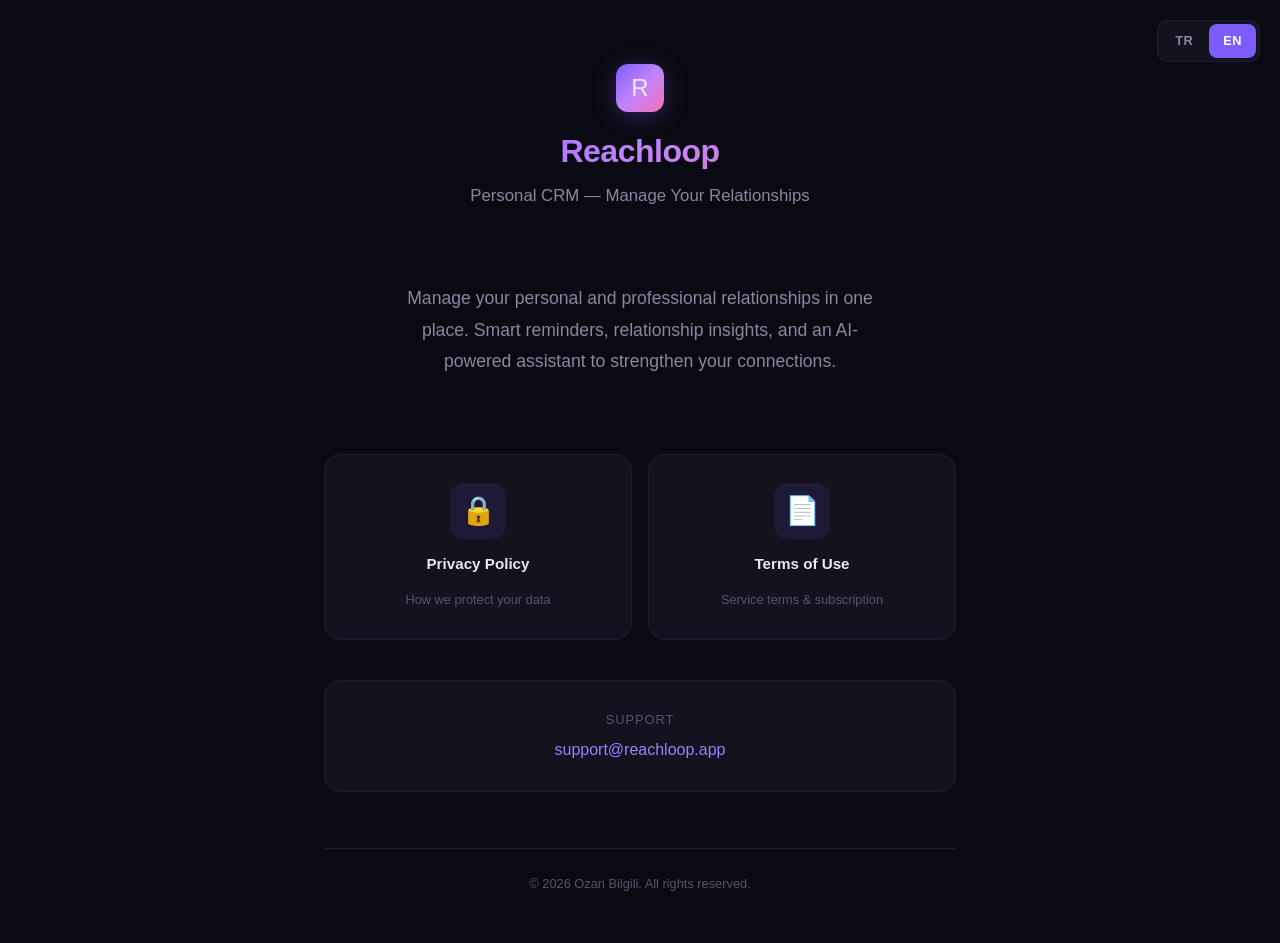
==== en/index.html @ 9267bb0d "Redesign with dark cosmic theme and add English language support - Dark theme matching app's cosmic " ====
<!DOCTYPE html>
<html lang="en">
<head>
    <meta charset="UTF-8">
    <meta name="viewport" content="width=device-width, initial-scale=1.0">
    <title>Reachloop - Personal CRM</title>
    <meta name="description" content="Reachloop is an iOS app that helps you manage your personal and professional relationships in one place.">
    <link rel="stylesheet" href="../style.css">
</head>
<body>
    <nav class="lang-switch">
        <a href="../">TR</a>
        <a href="./" class="active">EN</a>
    </nav>

    <div class="container">
        <header>
            <a href="./" class="logo">
                <div class="logo-icon">R</div>
            </a>
            <h1>Reachloop</h1>
            <p class="subtitle">Personal CRM &mdash; Manage Your Relationships</p>
        </header>

        <main>
            <div class="hero">
                <p class="hero-description">Manage your personal and professional relationships in one place. Smart reminders, relationship insights, and an AI-powered assistant to strengthen your connections.</p>
            </div>

            <div class="cards">
                <a href="privacy/" class="card">
                    <div class="card-icon">🔒</div>
                    <span class="card-title">Privacy Policy</span>
                    <span class="card-desc">How we protect your data</span>
                </a>
                <a href="terms/" class="card">
                    <div class="card-icon">📄</div>
                    <span class="card-title">Terms of Use</span>
                    <span class="card-desc">Service terms &amp; subscription</span>
                </a>
            </div>

            <div class="contact">
                <p class="contact-label">Support</p>
                <a href="mailto:support@reachloop.app">support@reachloop.app</a>
            </div>
        </main>

        <footer>
            <p>&copy; 2026 Ozan Bilgili. All rights reserved.</p>
        </footer>
    </div>
</body>
</html>
---- style.css ----
:root {
    --bg: #0a0a12;
    --bg-card: #13131f;
    --bg-card-hover: #1a1a2e;
    --border: #1e1e35;
    --text: #e8e8f0;
    --text-secondary: #8888a0;
    --text-muted: #555570;
    --accent: #7c5cfc;
    --accent-light: #9b7fff;
    --gradient-start: #7c5cfc;
    --gradient-end: #c084fc;
    --gradient-aurora: linear-gradient(135deg, #7c5cfc, #c084fc, #f472b6);
}

* {
    margin: 0;
    padding: 0;
    box-sizing: border-box;
}

html {
    scroll-behavior: smooth;
}

body {
    font-family: -apple-system, BlinkMacSystemFont, "SF Pro Text", "Segoe UI", Roboto, Helvetica, Arial, sans-serif;
    line-height: 1.7;
    color: var(--text);
    background: var(--bg);
    min-height: 100vh;
}

/* Subtle star-like background */
body::before {
    content: "";
    position: fixed;
    inset: 0;
    background:
        radial-gradient(1px 1px at 20% 30%, rgba(124, 92, 252, 0.3), transparent),
        radial-gradient(1px 1px at 40% 70%, rgba(192, 132, 252, 0.2), transparent),
        radial-gradient(1px 1px at 60% 20%, rgba(244, 114, 182, 0.2), transparent),
        radial-gradient(1px 1px at 80% 50%, rgba(124, 92, 252, 0.15), transparent),
        radial-gradient(1.5px 1.5px at 10% 80%, rgba(192, 132, 252, 0.25), transparent),
        radial-gradient(1px 1px at 70% 90%, rgba(124, 92, 252, 0.2), transparent),
        radial-gradient(1.5px 1.5px at 90% 10%, rgba(244, 114, 182, 0.15), transparent);
    pointer-events: none;
    z-index: 0;
}

.container {
    position: relative;
    z-index: 1;
    max-width: 680px;
    margin: 0 auto;
    padding: 48px 24px;
}

/* Language switcher */
.lang-switch {
    position: fixed;
    top: 20px;
    right: 20px;
    z-index: 100;
    display: flex;
    gap: 2px;
    background: var(--bg-card);
    border: 1px solid var(--border);
    border-radius: 10px;
    padding: 3px;
    backdrop-filter: blur(12px);
    -webkit-backdrop-filter: blur(12px);
}

.lang-switch a {
    display: block;
    padding: 6px 14px;
    border-radius: 8px;
    text-decoration: none;
    font-size: 0.8rem;
    font-weight: 600;
    color: var(--text-secondary);
    transition: all 0.2s;
    letter-spacing: 0.5px;
}

.lang-switch a:hover {
    color: var(--text);
}

.lang-switch a.active {
    background: var(--accent);
    color: #fff;
}

/* Header */
header {
    text-align: center;
    margin-bottom: 48px;
    padding-top: 16px;
}

.logo {
    display: inline-flex;
    align-items: center;
    gap: 12px;
    text-decoration: none;
    color: inherit;
    margin-bottom: 12px;
}

.logo-icon {
    width: 48px;
    height: 48px;
    border-radius: 12px;
    background: var(--gradient-aurora);
    display: flex;
    align-items: center;
    justify-content: center;
    font-size: 24px;
    box-shadow: 0 4px 24px rgba(124, 92, 252, 0.3);
}

header h1 {
    font-size: 2rem;
    font-weight: 700;
    letter-spacing: -0.5px;
    background: var(--gradient-aurora);
    -webkit-background-clip: text;
    -webkit-text-fill-color: transparent;
    background-clip: text;
}

.subtitle {
    color: var(--text-secondary);
    font-size: 1.05rem;
    font-weight: 400;
    margin-top: 4px;
}

/* Main content */
main h2 {
    font-size: 1.25rem;
    font-weight: 600;
    color: var(--text);
    margin: 36px 0 14px;
    padding-bottom: 8px;
    border-bottom: 1px solid var(--border);
}

main h3 {
    font-size: 1.05rem;
    font-weight: 600;
    color: var(--accent-light);
    margin: 24px 0 8px;
}

main p {
    color: var(--text-secondary);
    margin-bottom: 10px;
}

main li {
    color: var(--text-secondary);
    margin-bottom: 6px;
}

main ul {
    padding-left: 20px;
    margin-bottom: 14px;
}

main ul li::marker {
    color: var(--accent);
}

main strong {
    color: var(--text);
    font-weight: 600;
}

main a {
    color: var(--accent-light);
    text-decoration: none;
    border-bottom: 1px solid transparent;
    transition: border-color 0.2s;
}

main a:hover {
    border-bottom-color: var(--accent-light);
}

/* Landing page cards */
.hero {
    text-align: center;
    padding: 24px 0 40px;
}

.hero-description {
    font-size: 1.1rem;
    color: var(--text-secondary);
    max-width: 480px;
    margin: 0 auto;
    line-height: 1.8;
}

.cards {
    display: grid;
    grid-template-columns: 1fr 1fr;
    gap: 16px;
    margin: 36px 0;
}

.card {
    display: flex;
    flex-direction: column;
    align-items: center;
    gap: 12px;
    padding: 28px 20px;
    background: var(--bg-card);
    border: 1px solid var(--border);
    border-radius: 16px;
    text-decoration: none;
    color: inherit;
    transition: all 0.3s;
}

.card:hover {
    background: var(--bg-card-hover);
    border-color: var(--accent);
    transform: translateY(-2px);
    box-shadow: 0 8px 32px rgba(124, 92, 252, 0.15);
}

.card-icon {
    font-size: 28px;
    width: 56px;
    height: 56px;
    display: flex;
    align-items: center;
    justify-content: center;
    border-radius: 14px;
    background: rgba(124, 92, 252, 0.1);
}

.card-title {
    font-weight: 600;
    font-size: 0.95rem;
    color: var(--text);
}

.card-desc {
    font-size: 0.8rem;
    color: var(--text-muted);
    text-align: center;
}

/* Contact section */
.contact {
    text-align: center;
    margin: 40px 0 0;
    padding: 28px;
    background: var(--bg-card);
    border: 1px solid var(--border);
    border-radius: 16px;
}

.contact-label {
    font-size: 0.8rem;
    color: var(--text-muted);
    text-transform: uppercase;
    letter-spacing: 1px;
    margin-bottom: 6px;
}

.contact a {
    color: var(--accent-light);
    text-decoration: none;
    font-weight: 500;
}

.contact a:hover {
    text-decoration: underline;
}

/* Effective date badge */
.effective-date {
    display: inline-block;
    color: var(--text-muted);
    font-size: 0.85rem;
    margin-bottom: 24px;
    padding: 4px 14px;
    background: var(--bg-card);
    border: 1px solid var(--border);
    border-radius: 20px;
}

/* Table */
table {
    width: 100%;
    border-collapse: collapse;
    margin: 16px 0;
    border-radius: 12px;
    overflow: hidden;
    border: 1px solid var(--border);
}

th, td {
    text-align: left;
    padding: 12px 16px;
    border-bottom: 1px solid var(--border);
}

th {
    font-weight: 600;
    font-size: 0.85rem;
    color: var(--text-muted);
    text-transform: uppercase;
    letter-spacing: 0.5px;
    background: var(--bg-card);
}

td {
    color: var(--text-secondary);
    font-size: 0.9rem;
}

tr:last-child td {
    border-bottom: none;
}

/* Footer */
footer {
    text-align: center;
    margin-top: 56px;
    padding-top: 24px;
    border-top: 1px solid var(--border);
    color: var(--text-muted);
    font-size: 0.8rem;
}

footer a {
    color: var(--text-muted);
    text-decoration: none;
}

footer a:hover {
    color: var(--text-secondary);
}

/* App Store badge */
.app-badge {
    display: inline-block;
    margin-top: 20px;
    padding: 12px 28px;
    background: var(--gradient-aurora);
    color: #fff;
    font-weight: 600;
    font-size: 0.9rem;
    border-radius: 12px;
    text-decoration: none;
    transition: opacity 0.2s, transform 0.2s;
    box-shadow: 0 4px 20px rgba(124, 92, 252, 0.3);
}

.app-badge:hover {
    opacity: 0.9;
    transform: translateY(-1px);
}

/* Responsive */
@media (max-width: 520px) {
    .container {
        padding: 32px 18px;
    }

    .cards {
        grid-template-columns: 1fr;
    }

    header h1 {
        font-size: 1.7rem;
    }

    .lang-switch {
        top: 12px;
        right: 12px;
    }

    .lang-switch a {
        padding: 5px 10px;
        font-size: 0.75rem;
    }
}
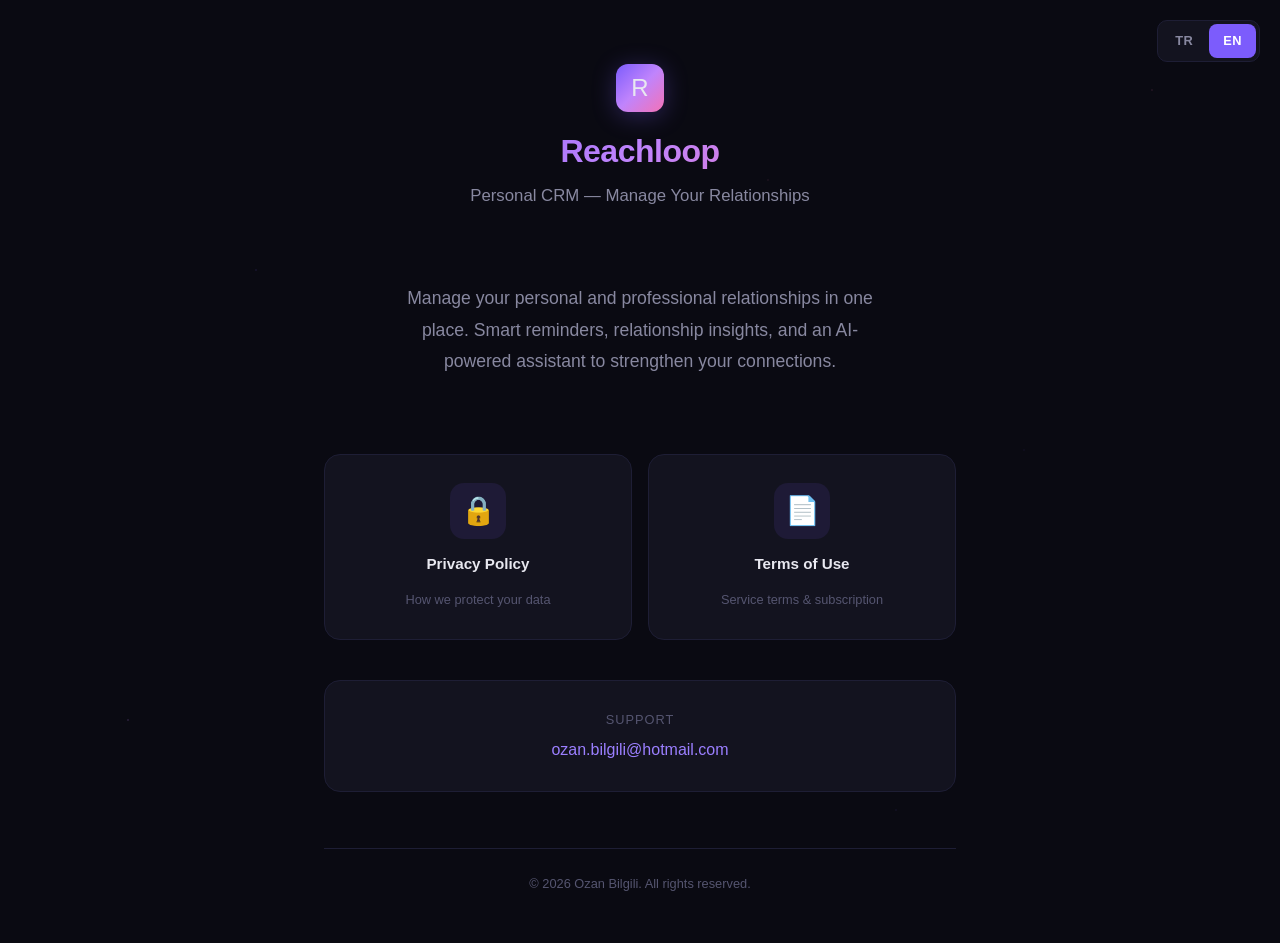
==== commit 94df6d46: "Update contact email to ozan.bilgili@hotmail.com" ====
--- a/en/index.html
+++ b/en/index.html
@@ -42,7 +42,7 @@
 
             <div class="contact">
                 <p class="contact-label">Support</p>
-                <a href="mailto:support@reachloop.app">support@reachloop.app</a>
+                <a href="mailto:ozan.bilgili@hotmail.com">ozan.bilgili@hotmail.com</a>
             </div>
         </main>
 
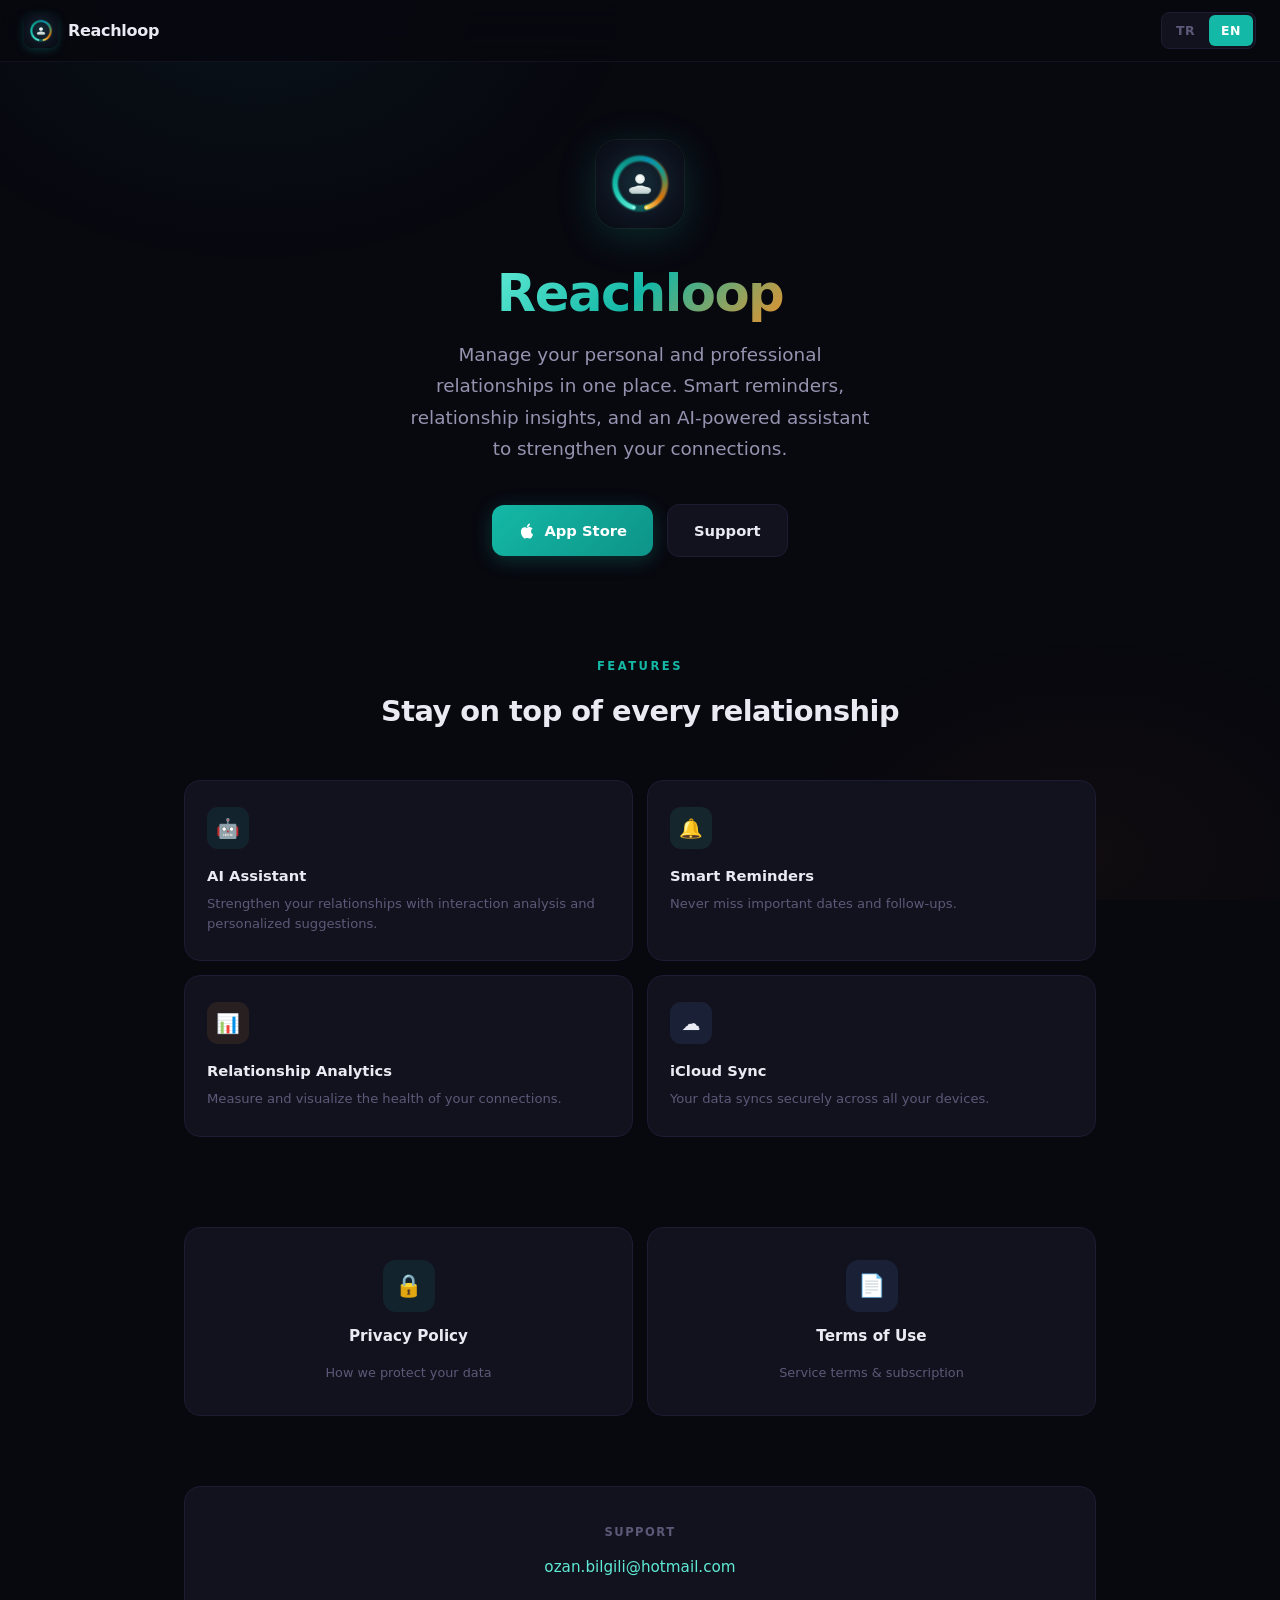
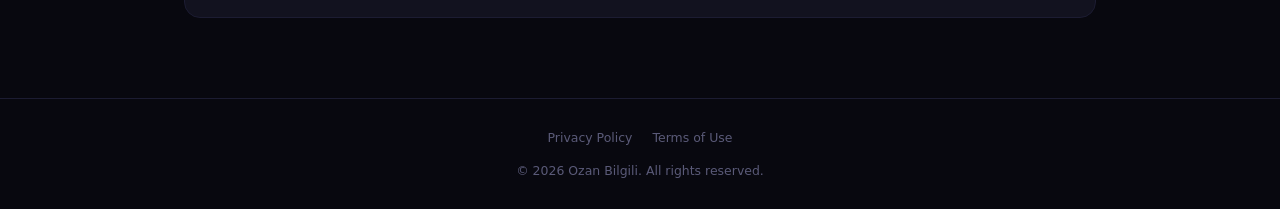
==== commit 2ca3ffe4: "Redesign site with dark theme, app icon logo, and features section - Dark theme with teal/orange acc" ====
--- a/en/index.html
+++ b/en/index.html
@@ -4,51 +4,105 @@
     <meta charset="UTF-8">
     <meta name="viewport" content="width=device-width, initial-scale=1.0">
     <title>Reachloop - Personal CRM</title>
-    <meta name="description" content="Reachloop is an iOS app that helps you manage your personal and professional relationships in one place.">
+    <meta name="description" content="Reachloop is an iOS app that helps you manage your personal and professional relationships in one place. Smart reminders, relationship insights, and an AI assistant.">
+    <meta name="theme-color" content="#08080f">
+    <link rel="icon" type="image/svg+xml" href="../icon.svg">
+    <link rel="apple-touch-icon" href="../icon-180.png">
     <link rel="stylesheet" href="../style.css">
 </head>
 <body>
-    <nav class="lang-switch">
-        <a href="../">TR</a>
-        <a href="./" class="active">EN</a>
-    </nav>
+    <div class="bg-glow"></div>
+    <div class="page">
 
-    <div class="container">
-        <header>
-            <a href="./" class="logo">
-                <div class="logo-icon">R</div>
+        <nav class="nav">
+            <a href="./" class="nav-brand">
+                <img src="../icon-180.png" alt="Reachloop" class="nav-logo">
+                <span>Reachloop</span>
             </a>
-            <h1>Reachloop</h1>
-            <p class="subtitle">Personal CRM &mdash; Manage Your Relationships</p>
-        </header>
+            <div class="nav-right">
+                <div class="lang-switch">
+                    <a href="../">TR</a>
+                    <a href="./" class="active">EN</a>
+                </div>
+            </div>
+        </nav>
 
-        <main>
-            <div class="hero">
-                <p class="hero-description">Manage your personal and professional relationships in one place. Smart reminders, relationship insights, and an AI-powered assistant to strengthen your connections.</p>
+        <section class="hero">
+            <img src="../icon-180.png" alt="Reachloop" class="hero-icon">
+            <h1><span class="gradient-text">Reachloop</span></h1>
+            <p class="hero-subtitle">Manage your personal and professional relationships in one place. Smart reminders, relationship insights, and an AI-powered assistant to strengthen your connections.</p>
+            <div class="hero-actions">
+                <a href="#" class="btn-primary">
+                    <svg viewBox="0 0 24 24" fill="currentColor"><path d="M18.71 19.5c-.83 1.24-1.71 2.45-3.05 2.47-1.34.03-1.77-.79-3.29-.79-1.53 0-2 .77-3.27.82-1.31.05-2.3-1.32-3.14-2.53C4.25 17 2.94 12.45 4.7 9.39c.87-1.52 2.43-2.48 4.12-2.51 1.28-.02 2.5.87 3.29.87.78 0 2.26-1.07 3.8-.91.65.03 2.47.26 3.64 1.98-.09.06-2.17 1.28-2.15 3.81.03 3.02 2.65 4.03 2.68 4.04-.03.07-.42 1.44-1.38 2.83M13 3.5c.73-.83 1.94-1.46 2.94-1.5.13 1.17-.34 2.35-1.04 3.19-.69.85-1.83 1.51-2.95 1.42-.15-1.15.41-2.35 1.05-3.11z"/></svg>
+                    App Store
+                </a>
+                <a href="mailto:ozan.bilgili@hotmail.com" class="btn-secondary">Support</a>
             </div>
+        </section>
 
-            <div class="cards">
-                <a href="privacy/" class="card">
-                    <div class="card-icon">🔒</div>
-                    <span class="card-title">Privacy Policy</span>
-                    <span class="card-desc">How we protect your data</span>
-                </a>
-                <a href="terms/" class="card">
-                    <div class="card-icon">📄</div>
-                    <span class="card-title">Terms of Use</span>
-                    <span class="card-desc">Service terms &amp; subscription</span>
-                </a>
+        <section class="features">
+            <div class="container-wide">
+                <p class="section-label">Features</p>
+                <h2 class="section-title">Stay on top of every relationship</h2>
+                <div class="features-grid">
+                    <div class="feature-card">
+                        <div class="feature-icon teal">🤖</div>
+                        <h3>AI Assistant</h3>
+                        <p>Strengthen your relationships with interaction analysis and personalized suggestions.</p>
+                    </div>
+                    <div class="feature-card">
+                        <div class="feature-icon green">🔔</div>
+                        <h3>Smart Reminders</h3>
+                        <p>Never miss important dates and follow-ups.</p>
+                    </div>
+                    <div class="feature-card">
+                        <div class="feature-icon orange">📊</div>
+                        <h3>Relationship Analytics</h3>
+                        <p>Measure and visualize the health of your connections.</p>
+                    </div>
+                    <div class="feature-card">
+                        <div class="feature-icon blue">☁️</div>
+                        <h3>iCloud Sync</h3>
+                        <p>Your data syncs securely across all your devices.</p>
+                    </div>
+                </div>
             </div>
+        </section>
 
-            <div class="contact">
-                <p class="contact-label">Support</p>
-                <a href="mailto:ozan.bilgili@hotmail.com">ozan.bilgili@hotmail.com</a>
+        <section class="legal-section">
+            <div class="container-wide">
+                <div class="legal-cards">
+                    <a href="privacy/" class="legal-card">
+                        <div class="legal-card-icon teal">🔒</div>
+                        <span class="legal-card-title">Privacy Policy</span>
+                        <span class="legal-card-desc">How we protect your data</span>
+                    </a>
+                    <a href="terms/" class="legal-card">
+                        <div class="legal-card-icon blue">📄</div>
+                        <span class="legal-card-title">Terms of Use</span>
+                        <span class="legal-card-desc">Service terms &amp; subscription</span>
+                    </a>
+                </div>
             </div>
-        </main>
+        </section>
 
-        <footer>
+        <section class="support">
+            <div class="container-wide">
+                <div class="support-card">
+                    <h3>Support</h3>
+                    <a href="mailto:ozan.bilgili@hotmail.com">ozan.bilgili@hotmail.com</a>
+                </div>
+            </div>
+        </section>
+
+        <footer class="footer">
+            <div class="footer-links">
+                <a href="privacy/">Privacy Policy</a>
+                <a href="terms/">Terms of Use</a>
+            </div>
             <p>&copy; 2026 Ozan Bilgili. All rights reserved.</p>
         </footer>
+
     </div>
 </body>
 </html>
--- a/style.css
+++ b/style.css
@@ -1,19 +1,25 @@
 :root {
-    --bg: #0a0a12;
-    --bg-card: #13131f;
+    --bg: #08080f;
+    --bg-subtle: #0e0e1a;
+    --bg-card: #12121f;
     --bg-card-hover: #1a1a2e;
-    --border: #1e1e35;
-    --text: #e8e8f0;
-    --text-secondary: #8888a0;
-    --text-muted: #555570;
-    --accent: #7c5cfc;
-    --accent-light: #9b7fff;
-    --gradient-start: #7c5cfc;
-    --gradient-end: #c084fc;
-    --gradient-aurora: linear-gradient(135deg, #7c5cfc, #c084fc, #f472b6);
-}
-
-* {
+    --border: #1c1c32;
+    --border-hover: #2e2e50;
+    --text: #eaeaf2;
+    --text-secondary: #9494b0;
+    --text-muted: #5a5a78;
+    --accent: #14b8a6;
+    --accent-light: #5eead4;
+    --accent-glow: rgba(20, 184, 166, 0.15);
+    --orange: #e6922c;
+    --gradient: linear-gradient(135deg, #14b8a6, #0d9488, #e6922c);
+    --gradient-text: linear-gradient(135deg, #5eead4, #14b8a6, #e6922c);
+    --radius: 16px;
+    --radius-sm: 10px;
+    --radius-xs: 8px;
+}
+
+*, *::before, *::after {
     margin: 0;
     padding: 0;
     box-sizing: border-box;
@@ -21,71 +27,146 @@
 
 html {
     scroll-behavior: smooth;
+    -webkit-text-size-adjust: 100%;
 }
 
 body {
-    font-family: -apple-system, BlinkMacSystemFont, "SF Pro Text", "Segoe UI", Roboto, Helvetica, Arial, sans-serif;
+    font-family: -apple-system, BlinkMacSystemFont, "SF Pro Text", "SF Pro Display", system-ui, -apple-system, sans-serif;
     line-height: 1.7;
     color: var(--text);
     background: var(--bg);
     min-height: 100vh;
-}
-
-/* Subtle star-like background */
-body::before {
-    content: "";
+    overflow-x: hidden;
+    -webkit-font-smoothing: antialiased;
+    -moz-osx-font-smoothing: grayscale;
+}
+
+/* Ambient background */
+.bg-glow {
     position: fixed;
     inset: 0;
-    background:
-        radial-gradient(1px 1px at 20% 30%, rgba(124, 92, 252, 0.3), transparent),
-        radial-gradient(1px 1px at 40% 70%, rgba(192, 132, 252, 0.2), transparent),
-        radial-gradient(1px 1px at 60% 20%, rgba(244, 114, 182, 0.2), transparent),
-        radial-gradient(1px 1px at 80% 50%, rgba(124, 92, 252, 0.15), transparent),
-        radial-gradient(1.5px 1.5px at 10% 80%, rgba(192, 132, 252, 0.25), transparent),
-        radial-gradient(1px 1px at 70% 90%, rgba(124, 92, 252, 0.2), transparent),
-        radial-gradient(1.5px 1.5px at 90% 10%, rgba(244, 114, 182, 0.15), transparent);
     pointer-events: none;
     z-index: 0;
-}
-
-.container {
+    overflow: hidden;
+}
+
+.bg-glow::before {
+    content: "";
+    position: absolute;
+    top: -30%;
+    left: -10%;
+    width: 60%;
+    height: 60%;
+    background: radial-gradient(ellipse, rgba(20, 184, 166, 0.06) 0%, transparent 70%);
+    animation: glow1 20s ease-in-out infinite;
+}
+
+.bg-glow::after {
+    content: "";
+    position: absolute;
+    bottom: -20%;
+    right: -10%;
+    width: 50%;
+    height: 50%;
+    background: radial-gradient(ellipse, rgba(230, 146, 44, 0.04) 0%, transparent 70%);
+    animation: glow2 25s ease-in-out infinite;
+}
+
+@keyframes glow1 {
+    0%, 100% { transform: translate(0, 0); }
+    50% { transform: translate(5%, 8%); }
+}
+
+@keyframes glow2 {
+    0%, 100% { transform: translate(0, 0); }
+    50% { transform: translate(-5%, -6%); }
+}
+
+.page {
     position: relative;
     z-index: 1;
-    max-width: 680px;
+}
+
+.container {
+    max-width: 720px;
     margin: 0 auto;
-    padding: 48px 24px;
-}
-
-/* Language switcher */
+    padding: 0 24px;
+}
+
+.container-wide {
+    max-width: 960px;
+    margin: 0 auto;
+    padding: 0 24px;
+}
+
+/* ─── Navigation ─── */
+.nav {
+    position: fixed;
+    top: 0;
+    left: 0;
+    right: 0;
+    z-index: 100;
+    padding: 12px 24px;
+    display: flex;
+    justify-content: space-between;
+    align-items: center;
+    background: rgba(8, 8, 15, 0.85);
+    backdrop-filter: blur(20px);
+    -webkit-backdrop-filter: blur(20px);
+    border-bottom: 1px solid rgba(28, 28, 50, 0.5);
+}
+
+.nav-brand {
+    display: flex;
+    align-items: center;
+    gap: 10px;
+    text-decoration: none;
+    color: var(--text);
+}
+
+.nav-logo {
+    width: 34px;
+    height: 34px;
+    border-radius: 9px;
+    object-fit: cover;
+    box-shadow: 0 2px 10px rgba(20, 184, 166, 0.25);
+}
+
+.nav-brand span {
+    font-size: 1rem;
+    font-weight: 600;
+    letter-spacing: -0.3px;
+}
+
+.nav-right {
+    display: flex;
+    align-items: center;
+    gap: 12px;
+}
+
 .lang-switch {
-    position: fixed;
-    top: 20px;
-    right: 20px;
-    z-index: 100;
     display: flex;
     gap: 2px;
     background: var(--bg-card);
     border: 1px solid var(--border);
-    border-radius: 10px;
-    padding: 3px;
-    backdrop-filter: blur(12px);
-    -webkit-backdrop-filter: blur(12px);
+    border-radius: var(--radius-xs);
+    padding: 2px;
 }
 
 .lang-switch a {
     display: block;
-    padding: 6px 14px;
-    border-radius: 8px;
-    text-decoration: none;
-    font-size: 0.8rem;
-    font-weight: 600;
-    color: var(--text-secondary);
+    padding: 5px 12px;
+    border-radius: 6px;
+    text-decoration: none;
+    font-size: 0.78rem;
+    font-weight: 600;
+    color: var(--text-muted);
     transition: all 0.2s;
     letter-spacing: 0.5px;
 }
 
 .lang-switch a:hover {
-    color: var(--text);
+    color: var(--text-secondary);
 }
 
 .lang-switch a.active {
@@ -93,213 +174,405 @@
     color: #fff;
 }
 
-/* Header */
-header {
+/* ─── Hero Section ─── */
+.hero {
     text-align: center;
-    margin-bottom: 48px;
-    padding-top: 16px;
-}
-
-.logo {
-    display: inline-flex;
-    align-items: center;
-    gap: 12px;
-    text-decoration: none;
-    color: inherit;
-    margin-bottom: 12px;
-}
-
-.logo-icon {
-    width: 48px;
-    height: 48px;
-    border-radius: 12px;
-    background: var(--gradient-aurora);
-    display: flex;
-    align-items: center;
-    justify-content: center;
-    font-size: 24px;
-    box-shadow: 0 4px 24px rgba(124, 92, 252, 0.3);
-}
-
-header h1 {
-    font-size: 2rem;
-    font-weight: 700;
-    letter-spacing: -0.5px;
-    background: var(--gradient-aurora);
+    padding: 140px 24px 60px;
+}
+
+.hero-icon {
+    width: 88px;
+    height: 88px;
+    border-radius: 22px;
+    margin-bottom: 28px;
+    box-shadow: 0 8px 40px rgba(20, 184, 166, 0.2), 0 0 0 1px rgba(255,255,255,0.05);
+}
+
+.hero h1 {
+    font-size: clamp(2.2rem, 5.5vw, 3.2rem);
+    font-weight: 800;
+    letter-spacing: -1.5px;
+    line-height: 1.15;
+    margin-bottom: 16px;
+    color: var(--text);
+}
+
+.hero h1 .gradient-text {
+    background: var(--gradient-text);
     -webkit-background-clip: text;
     -webkit-text-fill-color: transparent;
     background-clip: text;
 }
 
-.subtitle {
-    color: var(--text-secondary);
-    font-size: 1.05rem;
-    font-weight: 400;
-    margin-top: 4px;
-}
-
-/* Main content */
-main h2 {
-    font-size: 1.25rem;
-    font-weight: 600;
-    color: var(--text);
-    margin: 36px 0 14px;
-    padding-bottom: 8px;
-    border-bottom: 1px solid var(--border);
-}
-
-main h3 {
-    font-size: 1.05rem;
-    font-weight: 600;
-    color: var(--accent-light);
-    margin: 24px 0 8px;
-}
-
-main p {
-    color: var(--text-secondary);
-    margin-bottom: 10px;
-}
-
-main li {
-    color: var(--text-secondary);
-    margin-bottom: 6px;
-}
-
-main ul {
-    padding-left: 20px;
-    margin-bottom: 14px;
-}
-
-main ul li::marker {
-    color: var(--accent);
-}
-
-main strong {
-    color: var(--text);
-    font-weight: 600;
-}
-
-main a {
-    color: var(--accent-light);
-    text-decoration: none;
-    border-bottom: 1px solid transparent;
-    transition: border-color 0.2s;
-}
-
-main a:hover {
-    border-bottom-color: var(--accent-light);
-}
-
-/* Landing page cards */
-.hero {
-    text-align: center;
-    padding: 24px 0 40px;
-}
-
-.hero-description {
-    font-size: 1.1rem;
+.hero-subtitle {
+    font-size: clamp(1rem, 2.5vw, 1.15rem);
     color: var(--text-secondary);
     max-width: 480px;
-    margin: 0 auto;
-    line-height: 1.8;
-}
-
-.cards {
+    margin: 0 auto 40px;
+    line-height: 1.7;
+}
+
+.hero-actions {
+    display: flex;
+    align-items: center;
+    justify-content: center;
+    gap: 14px;
+    flex-wrap: wrap;
+}
+
+.btn-primary {
+    display: inline-flex;
+    align-items: center;
+    gap: 8px;
+    padding: 13px 26px;
+    background: linear-gradient(135deg, #14b8a6, #0d9488);
+    color: #fff;
+    font-weight: 600;
+    font-size: 0.92rem;
+    border-radius: 12px;
+    text-decoration: none;
+    transition: all 0.25s;
+    box-shadow: 0 4px 20px rgba(20, 184, 166, 0.25);
+    border: none;
+    cursor: pointer;
+}
+
+.btn-primary:hover {
+    transform: translateY(-2px);
+    box-shadow: 0 8px 30px rgba(20, 184, 166, 0.35);
+}
+
+.btn-primary svg {
+    width: 18px;
+    height: 18px;
+}
+
+.btn-secondary {
+    display: inline-flex;
+    align-items: center;
+    gap: 8px;
+    padding: 13px 26px;
+    background: var(--bg-card);
+    border: 1px solid var(--border);
+    color: var(--text);
+    font-weight: 600;
+    font-size: 0.92rem;
+    border-radius: 12px;
+    text-decoration: none;
+    transition: all 0.25s;
+    cursor: pointer;
+}
+
+.btn-secondary:hover {
+    background: var(--bg-card-hover);
+    border-color: var(--border-hover);
+    transform: translateY(-2px);
+}
+
+/* ─── Features Grid ─── */
+.features {
+    padding: 40px 0 70px;
+}
+
+.section-label {
+    text-align: center;
+    font-size: 0.72rem;
+    font-weight: 600;
+    text-transform: uppercase;
+    letter-spacing: 2.5px;
+    color: var(--accent);
+    margin-bottom: 10px;
+}
+
+.section-title {
+    text-align: center;
+    font-size: clamp(1.4rem, 3vw, 1.8rem);
+    font-weight: 700;
+    letter-spacing: -0.5px;
+    margin-bottom: 44px;
+    color: var(--text);
+}
+
+.features-grid {
+    display: grid;
+    grid-template-columns: repeat(2, 1fr);
+    gap: 14px;
+}
+
+.feature-card {
+    padding: 26px 22px;
+    background: var(--bg-card);
+    border: 1px solid var(--border);
+    border-radius: var(--radius);
+    transition: all 0.3s;
+}
+
+.feature-card:hover {
+    background: var(--bg-card-hover);
+    border-color: var(--border-hover);
+    transform: translateY(-2px);
+}
+
+.feature-icon {
+    width: 42px;
+    height: 42px;
+    border-radius: 11px;
+    display: flex;
+    align-items: center;
+    justify-content: center;
+    font-size: 19px;
+    margin-bottom: 14px;
+}
+
+.feature-icon.teal { background: rgba(20, 184, 166, 0.1); }
+.feature-icon.green { background: rgba(52, 211, 153, 0.1); }
+.feature-icon.pink { background: rgba(244, 114, 182, 0.1); }
+.feature-icon.blue { background: rgba(96, 165, 250, 0.1); }
+.feature-icon.orange { background: rgba(230, 146, 44, 0.1); }
+.feature-icon.purple { background: rgba(168, 128, 255, 0.1); }
+
+.feature-card h3 {
+    font-size: 0.92rem;
+    font-weight: 600;
+    margin-bottom: 6px;
+    color: var(--text);
+}
+
+.feature-card p {
+    font-size: 0.82rem;
+    color: var(--text-muted);
+    line-height: 1.55;
+}
+
+/* ─── Legal Cards ─── */
+.legal-section {
+    padding: 20px 0 50px;
+}
+
+.legal-cards {
     display: grid;
     grid-template-columns: 1fr 1fr;
-    gap: 16px;
-    margin: 36px 0;
-}
-
-.card {
+    gap: 14px;
+}
+
+.legal-card {
     display: flex;
     flex-direction: column;
     align-items: center;
     gap: 12px;
-    padding: 28px 20px;
+    padding: 32px 20px;
     background: var(--bg-card);
     border: 1px solid var(--border);
-    border-radius: 16px;
+    border-radius: var(--radius);
     text-decoration: none;
     color: inherit;
     transition: all 0.3s;
-}
-
-.card:hover {
+    text-align: center;
+}
+
+.legal-card:hover {
     background: var(--bg-card-hover);
     border-color: var(--accent);
-    transform: translateY(-2px);
-    box-shadow: 0 8px 32px rgba(124, 92, 252, 0.15);
-}
-
-.card-icon {
-    font-size: 28px;
-    width: 56px;
-    height: 56px;
+    transform: translateY(-3px);
+    box-shadow: 0 12px 40px rgba(20, 184, 166, 0.1);
+}
+
+.legal-card-icon {
+    width: 52px;
+    height: 52px;
+    border-radius: 13px;
     display: flex;
     align-items: center;
     justify-content: center;
-    border-radius: 14px;
-    background: rgba(124, 92, 252, 0.1);
-}
-
-.card-title {
+    font-size: 22px;
+}
+
+.legal-card-icon.teal { background: rgba(20, 184, 166, 0.1); }
+.legal-card-icon.blue { background: rgba(96, 165, 250, 0.1); }
+
+.legal-card-title {
     font-weight: 600;
     font-size: 0.95rem;
     color: var(--text);
 }
 
-.card-desc {
+.legal-card-desc {
     font-size: 0.8rem;
     color: var(--text-muted);
+}
+
+/* ─── Support ─── */
+.support {
+    padding: 20px 0 80px;
+}
+
+.support-card {
     text-align: center;
-}
-
-/* Contact section */
-.contact {
-    text-align: center;
-    margin: 40px 0 0;
-    padding: 28px;
+    padding: 36px 28px;
     background: var(--bg-card);
     border: 1px solid var(--border);
-    border-radius: 16px;
-}
-
-.contact-label {
-    font-size: 0.8rem;
-    color: var(--text-muted);
+    border-radius: var(--radius);
+}
+
+.support-card h3 {
+    font-size: 0.72rem;
+    font-weight: 600;
     text-transform: uppercase;
-    letter-spacing: 1px;
-    margin-bottom: 6px;
-}
-
-.contact a {
+    letter-spacing: 1.5px;
+    color: var(--text-muted);
+    margin-bottom: 10px;
+}
+
+.support-card a {
     color: var(--accent-light);
     text-decoration: none;
     font-weight: 500;
-}
-
-.contact a:hover {
-    text-decoration: underline;
-}
-
-/* Effective date badge */
+    font-size: 0.95rem;
+    transition: color 0.2s;
+}
+
+.support-card a:hover {
+    color: var(--orange);
+}
+
+/* ─── Footer ─── */
+.footer {
+    text-align: center;
+    padding: 28px 24px;
+    border-top: 1px solid var(--border);
+    color: var(--text-muted);
+    font-size: 0.78rem;
+}
+
+.footer-links {
+    display: flex;
+    justify-content: center;
+    gap: 20px;
+    margin-bottom: 12px;
+}
+
+.footer-links a {
+    color: var(--text-muted);
+    text-decoration: none;
+    font-size: 0.78rem;
+    transition: color 0.2s;
+}
+
+.footer-links a:hover {
+    color: var(--text-secondary);
+}
+
+/* ─── Content Pages (Privacy, Terms) ─── */
+.content-page {
+    padding: 100px 0 80px;
+}
+
+.content-page header {
+    text-align: center;
+    margin-bottom: 44px;
+}
+
+.content-page header h1 {
+    font-size: 1.8rem;
+    font-weight: 700;
+    letter-spacing: -0.5px;
+    background: var(--gradient-text);
+    -webkit-background-clip: text;
+    -webkit-text-fill-color: transparent;
+    background-clip: text;
+    margin-bottom: 4px;
+}
+
+.content-page header .subtitle {
+    color: var(--text-secondary);
+    font-size: 1rem;
+}
+
+.back-link {
+    display: inline-flex;
+    align-items: center;
+    gap: 6px;
+    color: var(--text-muted);
+    text-decoration: none;
+    font-size: 0.82rem;
+    font-weight: 500;
+    transition: color 0.2s;
+    margin-bottom: 12px;
+}
+
+.back-link:hover {
+    color: var(--accent-light);
+}
+
 .effective-date {
     display: inline-block;
     color: var(--text-muted);
-    font-size: 0.85rem;
+    font-size: 0.82rem;
     margin-bottom: 24px;
-    padding: 4px 14px;
+    padding: 5px 16px;
     background: var(--bg-card);
     border: 1px solid var(--border);
     border-radius: 20px;
+}
+
+.content-page main p {
+    color: var(--text-secondary);
+    margin-bottom: 12px;
+    font-size: 0.93rem;
+}
+
+.content-page main h2 {
+    font-size: 1.15rem;
+    font-weight: 600;
+    color: var(--text);
+    margin: 36px 0 12px;
+    padding-bottom: 10px;
+    border-bottom: 1px solid var(--border);
+}
+
+.content-page main h3 {
+    font-size: 0.98rem;
+    font-weight: 600;
+    color: var(--accent-light);
+    margin: 20px 0 8px;
+}
+
+.content-page main ul {
+    padding-left: 20px;
+    margin-bottom: 14px;
+}
+
+.content-page main li {
+    color: var(--text-secondary);
+    margin-bottom: 5px;
+    font-size: 0.93rem;
+}
+
+.content-page main ul li::marker {
+    color: var(--accent);
+}
+
+.content-page main strong {
+    color: var(--text);
+    font-weight: 600;
+}
+
+.content-page main a {
+    color: var(--accent-light);
+    text-decoration: none;
+    border-bottom: 1px solid transparent;
+    transition: border-color 0.2s;
+}
+
+.content-page main a:hover {
+    border-bottom-color: var(--accent-light);
 }
 
 /* Table */
 table {
     width: 100%;
     border-collapse: collapse;
-    margin: 16px 0;
+    margin: 14px 0 18px;
     border-radius: 12px;
     overflow: hidden;
     border: 1px solid var(--border);
@@ -307,13 +580,13 @@
 
 th, td {
     text-align: left;
-    padding: 12px 16px;
+    padding: 11px 14px;
     border-bottom: 1px solid var(--border);
 }
 
 th {
     font-weight: 600;
-    font-size: 0.85rem;
+    font-size: 0.78rem;
     color: var(--text-muted);
     text-transform: uppercase;
     letter-spacing: 0.5px;
@@ -322,73 +595,52 @@
 
 td {
     color: var(--text-secondary);
-    font-size: 0.9rem;
+    font-size: 0.88rem;
 }
 
 tr:last-child td {
     border-bottom: none;
 }
 
-/* Footer */
-footer {
-    text-align: center;
-    margin-top: 56px;
-    padding-top: 24px;
-    border-top: 1px solid var(--border);
-    color: var(--text-muted);
-    font-size: 0.8rem;
-}
-
-footer a {
-    color: var(--text-muted);
-    text-decoration: none;
-}
-
-footer a:hover {
-    color: var(--text-secondary);
-}
-
-/* App Store badge */
-.app-badge {
-    display: inline-block;
-    margin-top: 20px;
-    padding: 12px 28px;
-    background: var(--gradient-aurora);
-    color: #fff;
-    font-weight: 600;
-    font-size: 0.9rem;
-    border-radius: 12px;
-    text-decoration: none;
-    transition: opacity 0.2s, transform 0.2s;
-    box-shadow: 0 4px 20px rgba(124, 92, 252, 0.3);
-}
-
-.app-badge:hover {
-    opacity: 0.9;
-    transform: translateY(-1px);
-}
-
-/* Responsive */
-@media (max-width: 520px) {
-    .container {
-        padding: 32px 18px;
-    }
-
-    .cards {
+/* ─── Responsive ─── */
+@media (max-width: 640px) {
+    .hero {
+        padding: 120px 16px 48px;
+    }
+
+    .features-grid {
         grid-template-columns: 1fr;
     }
 
-    header h1 {
-        font-size: 1.7rem;
-    }
-
-    .lang-switch {
-        top: 12px;
-        right: 12px;
-    }
-
-    .lang-switch a {
-        padding: 5px 10px;
-        font-size: 0.75rem;
-    }
-}
+    .legal-cards {
+        grid-template-columns: 1fr;
+    }
+
+    .hero-actions {
+        flex-direction: column;
+    }
+
+    .btn-primary, .btn-secondary {
+        width: 100%;
+        justify-content: center;
+    }
+
+    .nav {
+        padding: 10px 16px;
+    }
+
+    .nav-brand span {
+        display: none;
+    }
+
+    .hero-icon {
+        width: 72px;
+        height: 72px;
+        border-radius: 18px;
+    }
+
+    .footer-links {
+        flex-direction: column;
+        gap: 8px;
+    }
+}
